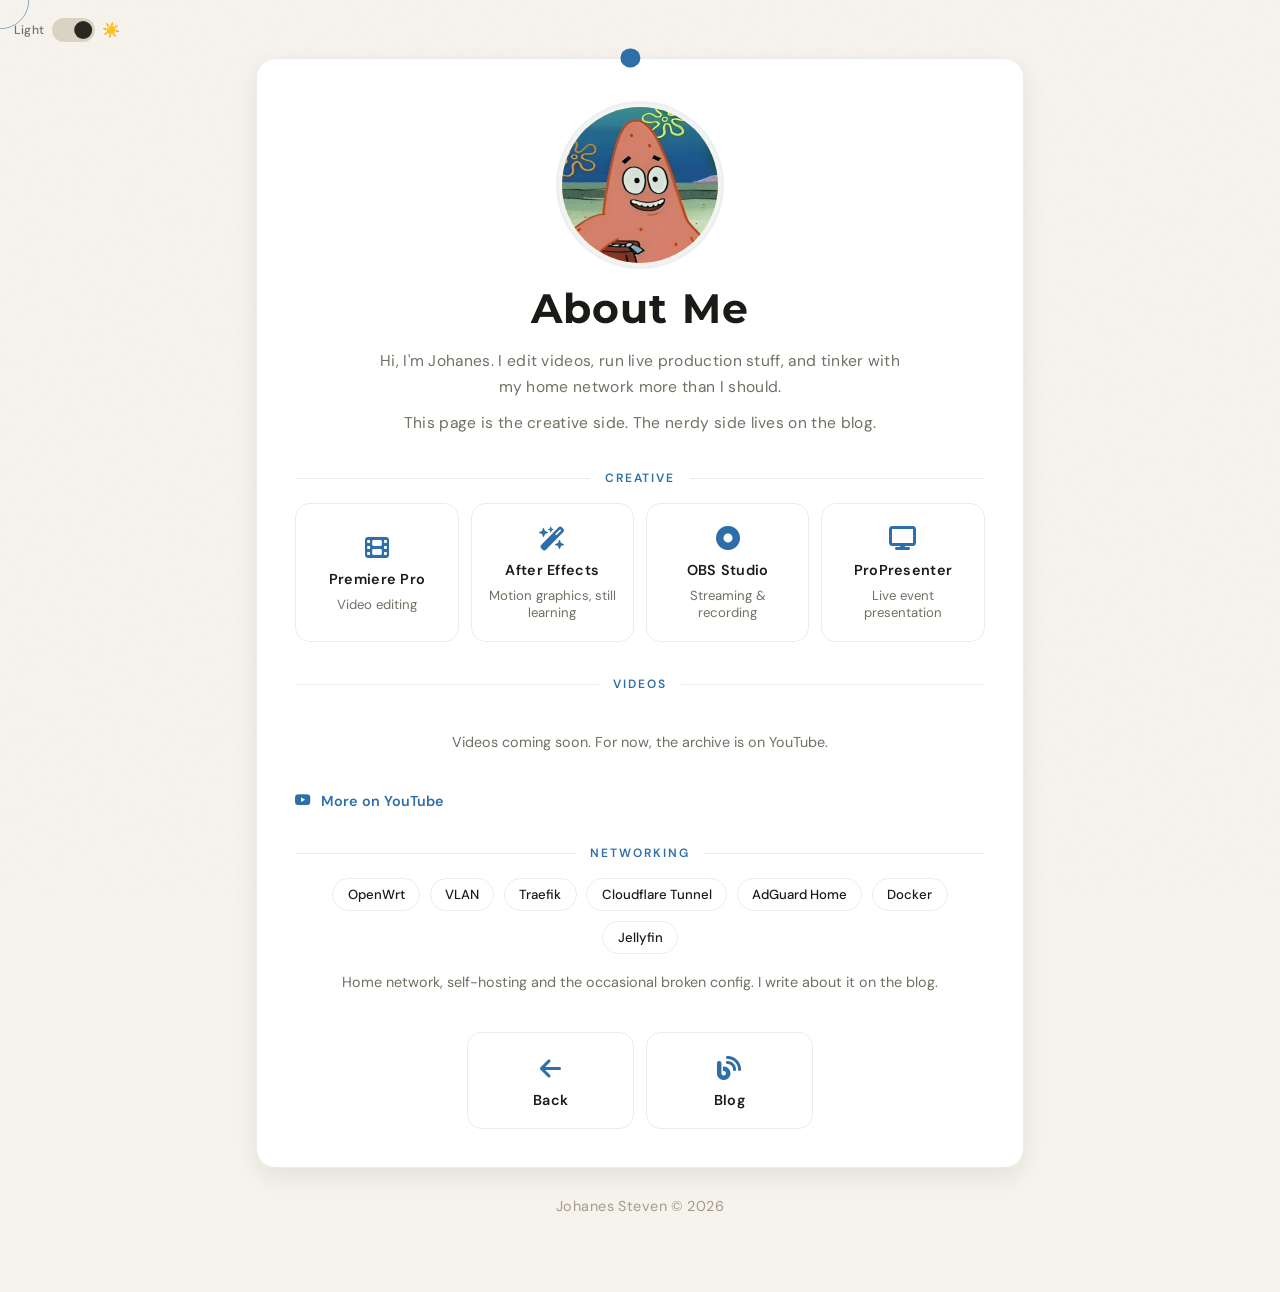
==== appdata/html/about/index.html @ 387a983b "about me page" ====
<!DOCTYPE html>
<html lang="en" data-theme="dark">
<head>
  <meta charset="UTF-8" />
  <meta name="viewport" content="width=device-width, initial-scale=1.0"/>
  <title>About Me · Johanz</title>

  <!-- anti-flicker -->
  <script>
    (function () {
      var saved = null;
      try { saved = localStorage.getItem('theme'); } catch (e) {}
      var theme = saved || (window.matchMedia('(prefers-color-scheme: light)').matches ? 'light' : 'dark');
      document.documentElement.setAttribute('data-theme', theme);
    })();
  </script>

  <link rel="icon" type="image/png" href="../favicon.ico">
  <link rel="stylesheet" href="https://cdnjs.cloudflare.com/ajax/libs/font-awesome/6.5.0/css/all.min.css" />
  <link rel="stylesheet" href="../style.css" />
  <link rel="stylesheet" href="about.css" />
</head>
<body>

  <div class="toggle-wrap">
    <span class="toggle-label" id="toggle-label">Dark</span>
    <button class="toggle" id="theme-toggle" aria-label="Toggle light/dark mode" onclick="toggleTheme()"></button>
    <span class="toggle-icon" id="toggle-icon">🌙</span>
  </div>

  <div class="card about-card">

    <div class="avatar-wrap">
      <div class="avatar"><img src="../assets/pic.jpg" alt="Johanes Steven" /></div>
    </div>
    <h1 class="name">About Me</h1>
    <div class="about-intro" id="about-intro"></div>

    <div class="about-section">
      <div class="section-divider"><span class="section-label">Creative</span></div>
      <div class="pages skills" id="creative-skills"></div>
    </div>

    <div class="about-section">
      <div class="section-divider"><span class="section-label">Videos</span></div>
      <div class="video-grid" id="video-grid"></div>
      <a class="more-link" id="video-more" target="_blank" rel="noopener noreferrer">
        <i class="fa-brands fa-youtube"></i> More on YouTube
      </a>
    </div>

    <div class="about-section">
      <div class="section-divider"><span class="section-label">Networking</span></div>
      <div class="chips" id="network-stack"></div>
      <p class="about-note">Home network, self-hosting and the occasional broken config. I write about it on the blog.</p>
    </div>

    <div class="pages back-row">
      <a href="../" class="page-btn"><span class="page-icon"><i class="fa-solid fa-arrow-left"></i></span><span class="page-title">Back</span></a>
      <a href="https://blog.johanz.my.id" target="_blank" rel="noopener noreferrer" class="page-btn"><span class="page-icon"><i class="fa-solid fa-blog"></i></span><span class="page-title">Blog</span></a>
    </div>

  </div>

  <div class="footer" id="footer-text"></div>

  <script src="../data.js"></script>
  <script src="../main.js"></script>
  <script src="about.js"></script>
</body>
</html>
---- appdata/html/style.css ----
@import url('https://fonts.googleapis.com/css2?family=DM+Sans:wght@400;500;600&family=Montserrat:wght@600;700&display=swap');

html {
  font-size: 120%;
}

:root {
  --bg: #0c0c0e;
  --bg-elevated: #17171a;
  --text: #f3f1ec;
  --subtext: #9a968d;
  --accent: #6fa8dc;
  --accent-soft: rgba(111, 168, 220, 0.14);
  --toggle-bg: #3a3a3d;
  --toggle-knob: #f3f1ec;
  --shadow: 0 0.75rem 1.75rem rgba(0, 0, 0, 0.35);
  --shadow-sm: 0 0.5rem 1.25rem rgba(0, 0, 0, 0.25);
  --footer: #6b6862;
  --divider-line: rgba(255, 255, 255, 0.08);
  --card-border: rgba(255, 255, 255, 0.08);
}

[data-theme="light"] {
  --bg: #f6f3ec;
  --bg-elevated: #ffffff;
  --text: #1c1a16;
  --subtext: #746f64;
  --accent: #2f6fa9;
  --accent-soft: rgba(47, 111, 169, 0.10);
  --toggle-bg: #d9d3c4;
  --toggle-knob: #2a2723;
  --shadow: 0 0.75rem 1.75rem rgba(30, 25, 10, 0.12);
  --shadow-sm: 0 0.5rem 1.25rem rgba(30, 25, 10, 0.08);
  --footer: #a39c8c;
  --divider-line: rgba(0, 0, 0, 0.08);
  --card-border: rgba(0, 0, 0, 0.08);
}

*, *::before, *::after {
  box-sizing: border-box;
  margin: 0;
  padding: 0;
}

body {
  font-family: 'DM Sans', sans-serif;
  background: var(--bg);
  color: var(--text);
  min-height: 100vh;
  min-height: 100dvh; /* Mengikuti tinggi dinamis layar mobile tanpa terpotong address bar */
  display: flex;
  flex-direction: column;
  align-items: center;
  justify-content: flex-start;
  padding: 3rem 1rem 4rem;
  transition: background 0.35s, color 0.35s;
  position: relative;
}

/* grain halus doang, gak pakai radial glow lagi biar background flat */
body::before {
  content: '';
  position: fixed;
  inset: 0;
  background-image: url("data:image/svg+xml,%3Csvg viewBox='0 0 200 200' xmlns='http://www.w3.org/2000/svg'%3E%3Cfilter id='n'%3E%3CfeTurbulence type='fractalNoise' baseFrequency='0.9' numOctaves='4' stitchTiles='stitch'/%3E%3C/filter%3E%3Crect width='100%25' height='100%25' filter='url(%23n)' opacity='0.03'/%3E%3C/svg%3E");
  pointer-events: none;
  z-index: 0;
  opacity: 0.35;
}

* { cursor: none; } /* hide default */
*, *:hover { cursor: none; }

.cursor-dot, .cursor-ring {
  position: fixed;
  border-radius: 50%;
  pointer-events: none;
  z-index: 9999;
  transform: translate(-50%, -50%);
}

.cursor-dot {
  width: 1rem; height: 1rem;
  background: var(--accent);
  transition: width .15s, height .15s, opacity .2s, transform .1s;
}

.cursor-ring {
  width: 3rem; height: 3rem;
  border: 0.09375rem solid color-mix(in srgb, var(--accent) 55%, transparent);
  transition:
    width .25s cubic-bezier(.23, 1, .32, 1),
    height .25s cubic-bezier(.23, 1, .32, 1),
    border-radius .25s,
    opacity .2s;
}

.cursor-dot.hovering  { width: 0.75rem; height: 0.75rem; opacity: 0.4; }
.cursor-ring.hovering {
  width: 3.625rem; height: 3.625rem;
  border-radius: 0.375rem;
  border-color: color-mix(in srgb, var(--accent) 85%, transparent);
}

.cursor-ripple {
  position: fixed;
  width: 0; height: 0;
  border-radius: 50%;
  border: 0.09375rem solid color-mix(in srgb, var(--accent) 60%, transparent);
  pointer-events: none;
  z-index: 9998;
  transform: translate(-50%, -50%);
  animation: ripple-out .6s cubic-bezier(.2, .8, .4, 1) forwards;
}

@keyframes ripple-out {
  to {
    width: 6.25rem; height: 6.25rem;
    opacity: 0;
  }
}

/* - Toggle (Pojok Kiri) - */
.toggle-wrap {
  position: fixed;
  top: 0.95rem;
  left: 0.75rem; /* Pindah dari right ke left */
  z-index: 100;
  display: flex;
  align-items: center;
  gap: 0.375rem;
  transition: transform 0.3s ease, opacity 0.3s ease;
}

.toggle-wrap.toggle-hidden {
  transform: translateX(-150%); /* Geser ke kiri sampai hilang saat di-scroll */
  opacity: 0;
  pointer-events: none;
}

.toggle-label {
  font-size: 0.625rem;
  color: var(--subtext);
  font-weight: 500;
  letter-spacing: 0.04em;
  transition: color 0.35s;
}

.toggle {
  width: 2.25rem;
  height: 1.25rem;
  background: var(--toggle-bg);
  border-radius: 999px;
  cursor: pointer;
  position: relative;
  border: none;
  outline: none;
  transition: background 0.35s;
  flex-shrink: 0;
}

.toggle::after {
  content: '';
  position: absolute;
  top: 0.15625rem;
  left: 0.15625rem;
  width: 0.9375rem;
  height: 0.9375rem;
  background: var(--toggle-knob);
  border-radius: 50%;
  transition: transform 0.25s cubic-bezier(.4, 0, .2, 1), background 0.35s;
}

[data-theme="light"] .toggle::after {
  transform: translateX(1rem);
}

.toggle-icon { font-size: 0.75rem; }

.card {
  position: relative;
  z-index: 1;
  width: 100%;
  max-width: 31.25rem;
  display: flex;
  flex-direction: column;
  align-items: center;
  padding: 2.5rem 2rem 2rem;
  border-radius: 1rem;
  background: var(--bg-elevated);
  border: 0.0625rem solid var(--card-border);
  box-shadow: var(--shadow-sm);
  transition: padding 0.3s ease;
  animation: fadeUp 0.5s ease both;
}

/* - Avatar -
    Ring statis (dua lapis box-shadow), gak ada conic-gradient yang muter. */
.avatar-wrap {
  margin-bottom: 1.125rem;
  position: relative;
}

.avatar {
  width: 8.125rem;
  height: 8.125rem;
  border-radius: 50%;
  display: flex;
  align-items: center;
  justify-content: center;
  font-family: 'Montserrat', sans-serif;
  font-size: 1.75rem;
  font-weight: 700;
  color: #fff;
  box-shadow: 0 0 0 0.1875rem var(--bg), 0 0 0 0.3125rem var(--accent-soft);
  position: relative;
  z-index: 1;
}

.avatar img {
  width: 100%;
  height: 100%;
  object-fit: cover;
  border-radius: 50%;
  display: block;
}

.name {
  font-family: 'Montserrat', sans-serif;
  font-size: 2.125rem;
  font-weight: 700;
  letter-spacing: 0.03em;
  text-align: center;
  margin-bottom: 0.5rem;
  color: var(--text);
  transition: color 0.35s;
}

.tagline {
  font-size: 0.8125rem;
  color: var(--subtext);
  text-align: center;
  max-width: 20rem;
  margin: 0 auto 0.5rem;
  line-height: 1.6;
  letter-spacing: 0.03em;
  transition: color 0.35s;
}

/* - Shared Section Wrapper (Pages / Social / Contact) - */
.pages-section,
.links-section,
.contact-section {
  width: 100%;
  margin-top: 1.75rem;
  animation: fadeUp 0.4s ease both;
}

.links-section { animation-delay: 0.14s; }
.contact-section { animation-delay: 0.28s; }

/* - Shared Divider - */
.section-divider {
  display: flex;
  align-items: center;
  gap: 0.75rem;
  margin-bottom: 0.875rem;
}

.section-divider::before,
.section-divider::after {
  content: '';
  flex: 1;
  height: 1px;
  background: var(--divider-line);
  transition: background 0.35s;
}

.section-label {
  font-size: 0.625rem;
  font-weight: 600;
  letter-spacing: 0.16em;
  text-transform: uppercase;
  color: var(--accent);
  white-space: nowrap;
  transition: color 0.35s;
}

/* - Page Links (About Me / Blog, dst) - */
.pages {
  width: 100%;
  display: grid;
  grid-template-columns: repeat(auto-fit, minmax(7rem, 1fr));
  gap: 0.625rem;
}

.page-btn {
  display: flex;
  flex-direction: column;
  align-items: center;
  justify-content: center;
  gap: 0.375rem;
  padding: 1rem 0.75rem;
  border-radius: 0.75rem;
  border: 0.0625rem solid var(--card-border);
  background: transparent;
  color: var(--text);
  text-decoration: none;
  font-family: 'DM Sans', sans-serif;
  text-align: center;
  transition: background 0.15s ease, border-color 0.15s ease;
  animation: fadeUp 0.4s ease both;
}

.page-btn:hover {
  background: var(--accent-soft);
  border-color: var(--accent);
}
.page-btn:active { background: var(--accent-soft); }

.page-icon { font-size: 1.25rem; color: var(--accent); }

.page-title {
  font-size: 0.75rem;
  font-weight: 600;
  letter-spacing: 0.02em;
}

.pages .page-btn:nth-child(1) { animation-delay: .04s }
.pages .page-btn:nth-child(2) { animation-delay: .08s }
.pages .page-btn:nth-child(3) { animation-delay: .12s }

/* - Social Links - */
.links {
  width: 100%;
  display: flex;
  flex-direction: column;
  gap: 0.625rem;
}

.link-btn {
  width: 100%;
  display: flex;
  align-items: center;
  gap: 0.875rem;
  padding: 0.75rem 1.125rem;
  border-radius: 0.75rem;
  border: 0.0625rem solid var(--card-border);
  cursor: pointer;
  font-family: 'DM Sans', sans-serif;
  text-decoration: none;
  color: #fff;
  position: relative;
  transition: transform 0.18s ease, filter 0.18s ease, box-shadow 0.18s ease, border-color 0.18s ease;
  animation: fadeUp 0.4s ease both;
}

.link-btn:hover {
  transform: translateY(-2px);
  filter: brightness(1.1);
  box-shadow: var(--shadow);
  border-color: rgba(255, 255, 255, 0.2);
}
.link-btn:active { transform: scale(0.98); filter: brightness(0.95); }

.btn-icon {
  width: 1.625rem;
  text-align: center;
  flex-shrink: 0;
  font-size: 1.0625rem;
  display: flex;
  align-items: center;
  justify-content: center;
}

.btn-text {
  display: flex;
  flex-direction: column;
  gap: 0.125rem;
  flex: 1;
}

.btn-title {
  font-size: 0.875rem;
  font-weight: 600;
  line-height: 1.2;
  letter-spacing: 0.02em;
}

.btn-desc {
  font-size: 0.71875rem;
  font-weight: 400;
  opacity: 0.72;
  line-height: 1.3;
}

.btn-arrow {
  font-size: 1rem;
  opacity: 0.4;
  flex-shrink: 0;
  transition: transform 0.18s, opacity 0.18s;
}

.link-btn:hover .btn-arrow { transform: translateX(2px); opacity: 0.8; }

/* Social button animation delays */
.link-btn:nth-child(1) { animation-delay: .08s }
.link-btn:nth-child(2) { animation-delay: .14s }
.link-btn:nth-child(3) { animation-delay: .20s }
.link-btn:nth-child(4) { animation-delay: .26s }
.link-btn:nth-child(5) { animation-delay: .32s }

/* - Social Button Colors - */
.btn-github {
  background: #14141a;
}

.btn-youtube {
  background: #a8281f;
}

.btn-instagram {
  background: #c1348a;
}

.btn-threads {
  background: #1a1a1a;
}

/* - Contact Links - */
.contact-links {
  display: flex;
  flex-direction: column;
  gap: 0.5625rem;
}

.contact-btn {
  width: 100%;
  display: flex;
  align-items: center;
  gap: 0.75rem;
  padding: 0.625rem 1.125rem;
  border-radius: 0.75rem;
  border: 0.0625rem solid var(--card-border);
  text-decoration: none;
  color: #fff;
  position: relative;
  transition: filter 0.15s ease, border-color 0.15s ease;
}

.contact-btn:hover { 
  filter: brightness(1.12); 
  border-color: rgba(255, 255, 255, 0.2);
}
.contact-btn:active { filter: brightness(0.92); }

.contact-icon {
  width: 1.375rem;
  text-align: center;
  flex-shrink: 0;
  font-size: 0.9375rem;
  display: flex;
  align-items: center;
  justify-content: center;
}

.contact-text {
  display: flex;
  flex-direction: column;
  gap: 0.125rem;
  flex: 1;
}

.contact-platform {
  font-size: 0.75rem;
  font-weight: 600;
  letter-spacing: 0.02em;
  line-height: 1.2;
}

.contact-value {
  font-size: 0.6875rem;
  font-weight: 400;
  opacity: 0.72;
  line-height: 1.3;
}

.contact-arrow {
  font-size: 0.875rem;
  opacity: 0.4;
  flex-shrink: 0;
  transition: transform 0.2s, opacity 0.2s;
}

.contact-btn:hover .contact-arrow { transform: translateX(2px); opacity: 0.7; }

/* - Contact Button Colors - */
.btn-email {
  background: #1a3c34;
}

.btn-whatsapp {
  background: #1d5a34;
}

.btn-discord {
  background: #454FBF;
}

/* - Footer - */
.footer {
  margin-top: 1.5rem;
  text-align: center;
  font-size: 0.75rem;
  color: var(--footer);
  letter-spacing: 0.03em;
  transition: color 0.35s;
}

/* - Animations - */
@keyframes fadeUp {
  from { opacity: 0; transform: translateY(20px); }
  to   { opacity: 1; transform: translateY(0); }
}

/* - Mobile: gap kanan-kiri dikecilin - */
@media (max-width: 30rem) {
  .card {
    padding: 2rem 1.125rem 1.75rem;
  }
}
---- appdata/html/about/about.css ----
/* About page: pakai style.css yang sama, cuma tambahan kecil */
.about-card { max-width: 40rem; }

.about-card .name { margin-bottom: 0.75rem; }

.about-intro {
  max-width: 28rem;
  text-align: center;
  font-size: 0.8125rem;
  line-height: 1.7;
  letter-spacing: 0.02em;
  color: var(--subtext);
  display: flex;
  flex-direction: column;
  gap: 0.5rem;
}

.about-section { width: 100%; margin-top: 1.75rem; }

/* skills: reuse .pages / .page-btn, tambah desc */
.skills { grid-template-columns: repeat(auto-fit, minmax(8.5rem, 1fr)); }
.skills .page-btn { cursor: default; }
.skill-desc {
  font-size: 0.6875rem;
  color: var(--subtext);
  line-height: 1.35;
}

/* video */
.video-grid {
  display: grid;
  grid-template-columns: repeat(auto-fit, minmax(14rem, 1fr));
  gap: 0.875rem;
}
.video-item { display: flex; flex-direction: column; gap: 0.5rem; }
.video-frame {
  position: relative;
  aspect-ratio: 16 / 9;
  border-radius: 0.75rem;
  overflow: hidden;
  border: 0.0625rem solid var(--card-border);
  background: var(--bg);
}
.video-frame iframe, .video-frame .video-thumb {
  position: absolute; inset: 0;
  width: 100%; height: 100%;
  border: 0;
}
.video-frame iframe { cursor: auto; }
.video-thumb {
  padding: 0;
  background: #000 center / cover no-repeat;
  border: 0;
  color: #fff;
}
.video-thumb::after {
  content: '';
  position: absolute; inset: 0;
  background: rgba(0, 0, 0, 0.25);
  transition: background 0.18s ease;
}
.video-thumb:hover::after { background: rgba(0, 0, 0, 0.05); }
.video-thumb i {
  position: absolute;
  left: 50%; top: 50%;
  z-index: 1;
  transform: translate(-50%, -50%);
  width: 3rem; height: 2.125rem;
  display: flex; align-items: center; justify-content: center;
  border-radius: 0.625rem;
  background: #a8281f;
  font-size: 0.875rem;
}
.video-title {
  font-size: 0.75rem;
  font-weight: 600;
  letter-spacing: 0.02em;
  line-height: 1.4;
}
.video-empty {
  grid-column: 1 / -1;
  text-align: center;
  font-size: 0.75rem;
  color: var(--subtext);
  padding: 1.25rem 0;
}

.more-link {
  display: inline-flex;
  align-items: center;
  gap: 0.5rem;
  margin-top: 0.875rem;
  font-size: 0.75rem;
  font-weight: 600;
  color: var(--accent);
  text-decoration: none;
}
.more-link:hover { text-decoration: underline; }

/* networking */
.chips { display: flex; flex-wrap: wrap; justify-content: center; gap: 0.5rem; }
.chip {
  padding: 0.375rem 0.75rem;
  border-radius: 999px;
  border: 0.0625rem solid var(--card-border);
  font-size: 0.6875rem;
  font-weight: 500;
  color: var(--text);
}
.about-note {
  margin-top: 0.875rem;
  text-align: center;
  font-size: 0.75rem;
  line-height: 1.6;
  color: var(--subtext);
}

.back-row { margin-top: 2rem; max-width: 18rem; }

@media (prefers-reduced-motion: reduce) {
  .card, .about-section, .page-btn { animation: none; }
}
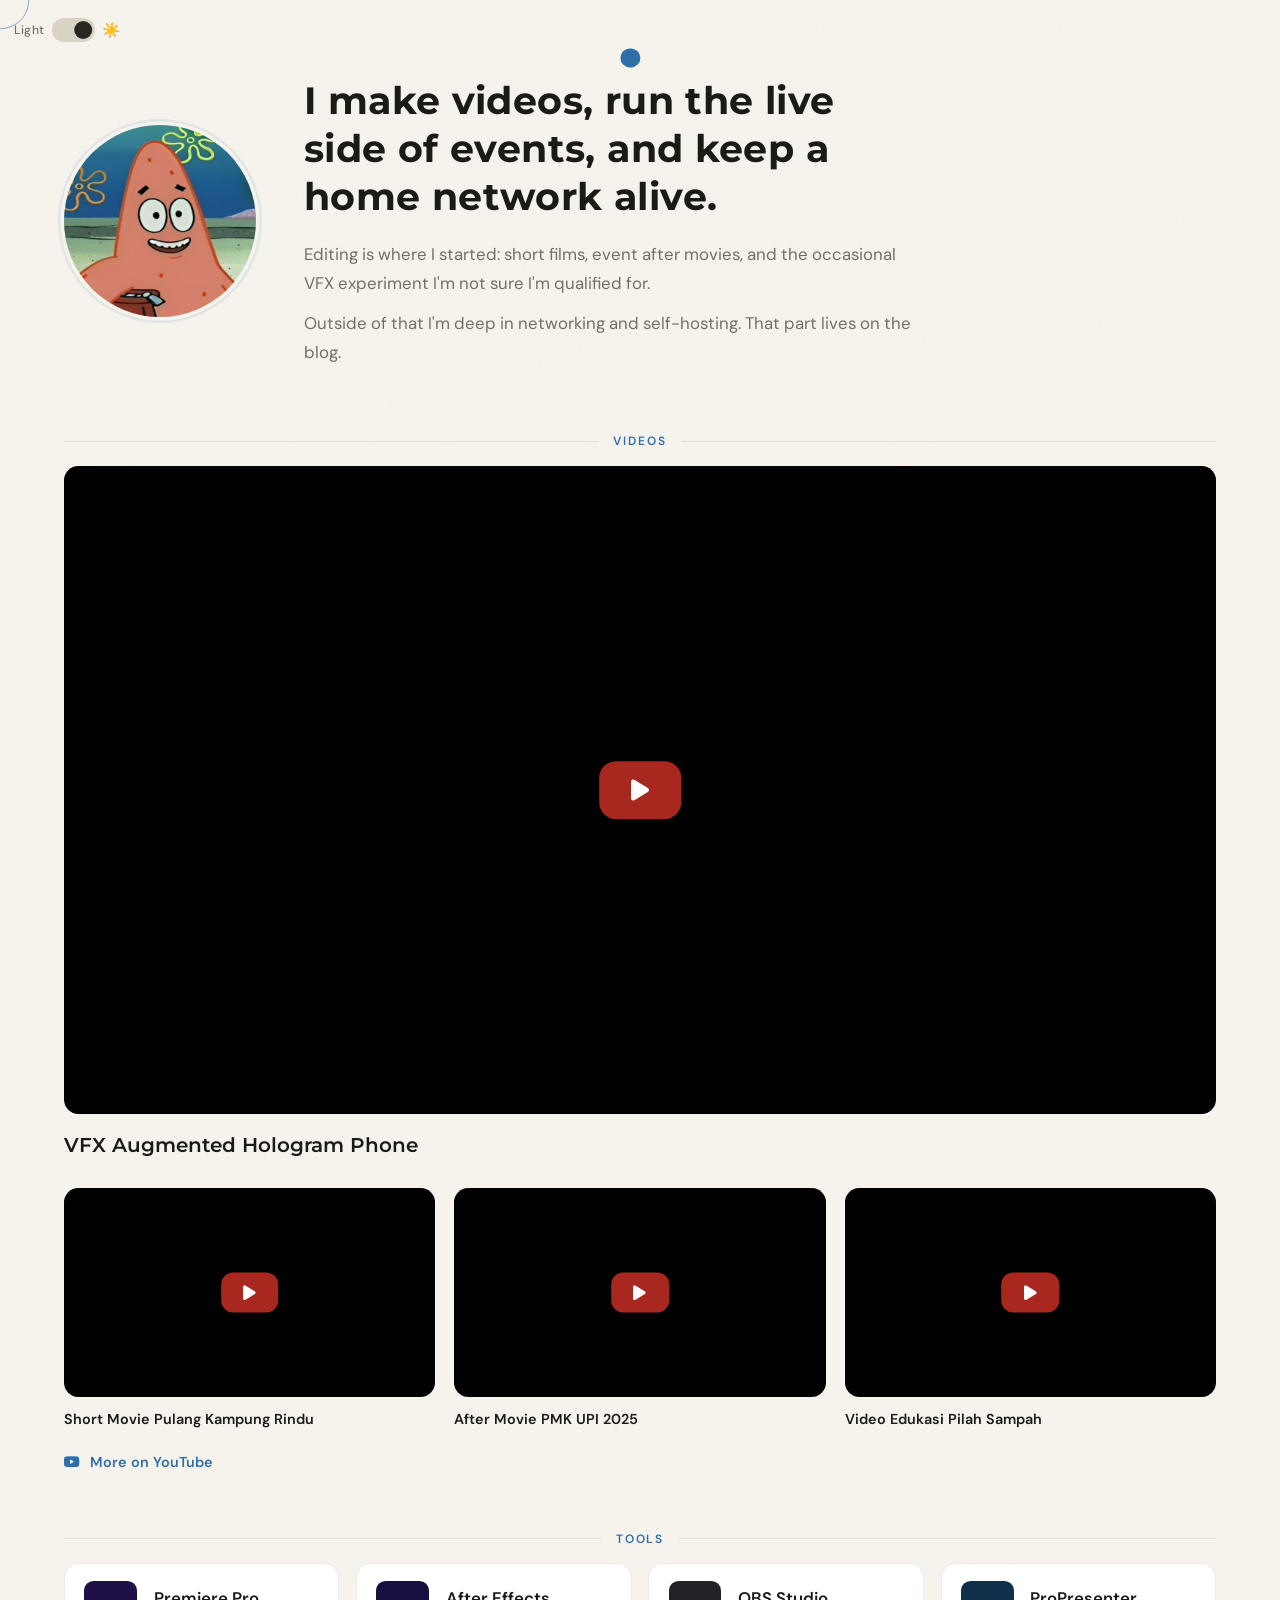
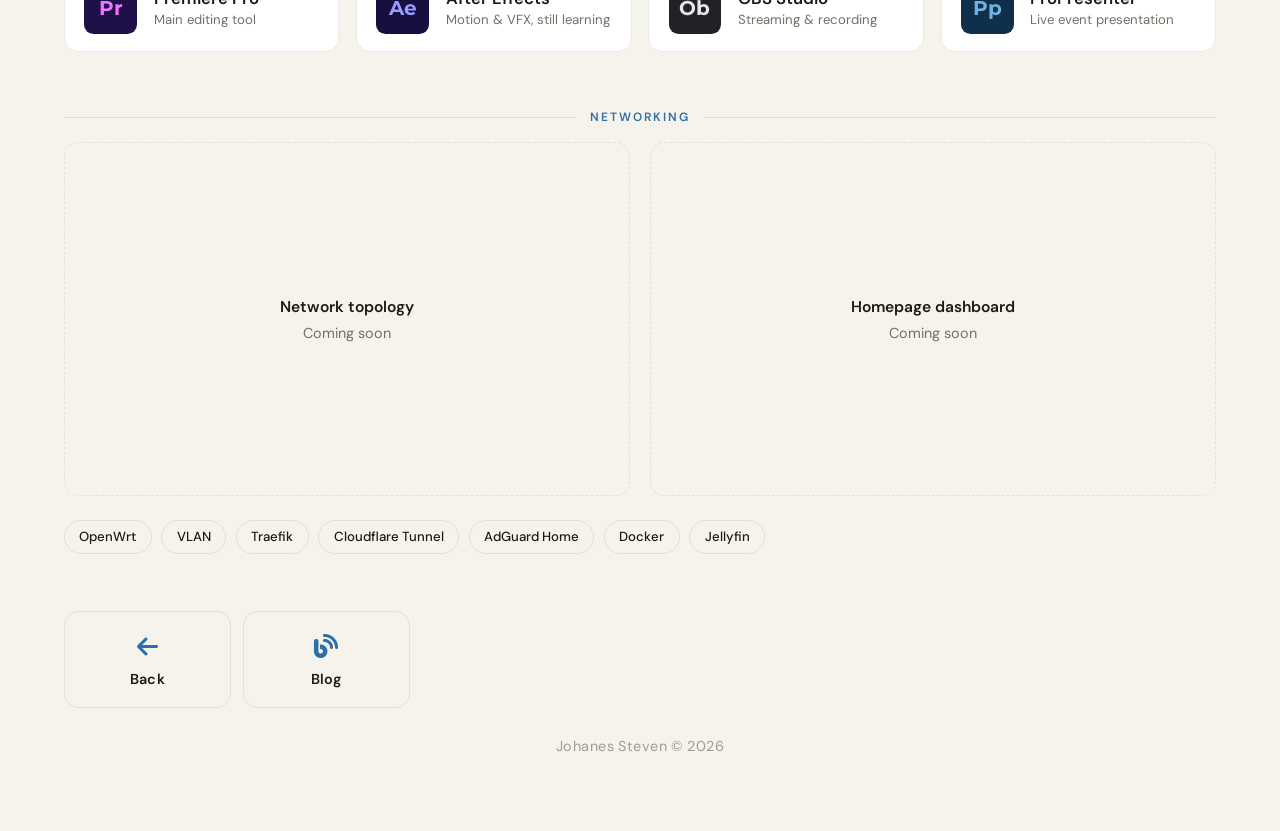
==== commit 086a3b0e: "some update to the about" ====
--- a/appdata/html/about/index.html
+++ b/appdata/html/about/index.html
@@ -28,39 +28,41 @@
     <span class="toggle-icon" id="toggle-icon">🌙</span>
   </div>
 
-  <div class="card about-card">
+  <main class="about-wrap">
 
-    <div class="avatar-wrap">
+    <header class="hero">
       <div class="avatar"><img src="../assets/pic.jpg" alt="Johanes Steven" /></div>
-    </div>
-    <h1 class="name">About Me</h1>
-    <div class="about-intro" id="about-intro"></div>
+      <div class="hero-text">
+        <h1 class="hero-title" id="hero-title"></h1>
+        <div class="hero-intro" id="hero-intro"></div>
+      </div>
+    </header>
 
-    <div class="about-section">
-      <div class="section-divider"><span class="section-label">Creative</span></div>
-      <div class="pages skills" id="creative-skills"></div>
-    </div>
-
-    <div class="about-section">
+    <section class="block">
       <div class="section-divider"><span class="section-label">Videos</span></div>
-      <div class="video-grid" id="video-grid"></div>
+      <div id="video-area"></div>
       <a class="more-link" id="video-more" target="_blank" rel="noopener noreferrer">
         <i class="fa-brands fa-youtube"></i> More on YouTube
       </a>
-    </div>
+    </section>
 
-    <div class="about-section">
+    <section class="block">
+      <div class="section-divider"><span class="section-label">Tools</span></div>
+      <div class="tools" id="creative-skills"></div>
+    </section>
+
+    <section class="block">
       <div class="section-divider"><span class="section-label">Networking</span></div>
+      <div class="slots" id="network-slots"></div>
       <div class="chips" id="network-stack"></div>
-      <p class="about-note">Home network, self-hosting and the occasional broken config. I write about it on the blog.</p>
-    </div>
+    </section>
 
-    <div class="pages back-row">
+    <nav class="end-row">
       <a href="../" class="page-btn"><span class="page-icon"><i class="fa-solid fa-arrow-left"></i></span><span class="page-title">Back</span></a>
       <a href="https://blog.johanz.my.id" target="_blank" rel="noopener noreferrer" class="page-btn"><span class="page-icon"><i class="fa-solid fa-blog"></i></span><span class="page-title">Blog</span></a>
-    </div>
+    </nav>
 
-  </div>
+  </main>
 
   <div class="footer" id="footer-text"></div>
 
--- a/appdata/html/about/about.css
+++ b/appdata/html/about/about.css
@@ -1,47 +1,52 @@
-/* About page: pakai style.css yang sama, cuma tambahan kecil */
-.about-card { max-width: 40rem; }
+/* About page: token & font dari ../style.css, layout sendiri (lebih lebar dari linktree) */
+.about-wrap {
+  position: relative;
+  z-index: 1;
+  width: 100%;
+  max-width: 60rem;
+  padding-top: 1rem;
+}
 
-.about-card .name { margin-bottom: 0.75rem; }
-
-.about-intro {
+/* hero: foto kiri, teks kanan */
+.hero {
+  display: grid;
+  grid-template-columns: auto 1fr;
+  gap: 2.5rem;
+  align-items: center;
+  margin-bottom: 3.5rem;
+}
+.hero .avatar { width: 10rem; height: 10rem; }
+.hero-title {
+  font-family: 'Montserrat', sans-serif;
+  font-size: 2rem;
+  font-weight: 700;
+  line-height: 1.25;
+  letter-spacing: 0.01em;
+  margin-bottom: 1rem;
   max-width: 28rem;
-  text-align: center;
-  font-size: 0.8125rem;
-  line-height: 1.7;
-  letter-spacing: 0.02em;
-  color: var(--subtext);
+}
+.hero-intro {
+  max-width: 32rem;
   display: flex;
   flex-direction: column;
-  gap: 0.5rem;
+  gap: 0.625rem;
+  font-size: 0.875rem;
+  line-height: 1.7;
+  color: var(--subtext);
 }
 
-.about-section { width: 100%; margin-top: 1.75rem; }
-
-/* skills: reuse .pages / .page-btn, tambah desc */
-.skills { grid-template-columns: repeat(auto-fit, minmax(8.5rem, 1fr)); }
-.skills .page-btn { cursor: default; }
-.skill-desc {
-  font-size: 0.6875rem;
-  color: var(--subtext);
-  line-height: 1.35;
-}
+.block { margin-bottom: 3rem; }
 
 /* video */
-.video-grid {
-  display: grid;
-  grid-template-columns: repeat(auto-fit, minmax(14rem, 1fr));
-  gap: 0.875rem;
-}
-.video-item { display: flex; flex-direction: column; gap: 0.5rem; }
 .video-frame {
   position: relative;
   aspect-ratio: 16 / 9;
   border-radius: 0.75rem;
   overflow: hidden;
   border: 0.0625rem solid var(--card-border);
-  background: var(--bg);
+  background: #000;
 }
-.video-frame iframe, .video-frame .video-thumb {
+.video-frame iframe, .video-thumb {
   position: absolute; inset: 0;
   width: 100%; height: 100%;
   border: 0;
@@ -50,13 +55,12 @@
 .video-thumb {
   padding: 0;
   background: #000 center / cover no-repeat;
-  border: 0;
   color: #fff;
 }
 .video-thumb::after {
   content: '';
   position: absolute; inset: 0;
-  background: rgba(0, 0, 0, 0.25);
+  background: rgba(0, 0, 0, 0.3);
   transition: background 0.18s ease;
 }
 .video-thumb:hover::after { background: rgba(0, 0, 0, 0.05); }
@@ -65,58 +69,77 @@
   left: 50%; top: 50%;
   z-index: 1;
   transform: translate(-50%, -50%);
+  display: flex; align-items: center; justify-content: center;
   width: 3rem; height: 2.125rem;
-  display: flex; align-items: center; justify-content: center;
   border-radius: 0.625rem;
   background: #a8281f;
   font-size: 0.875rem;
 }
-.video-title {
-  font-size: 0.75rem;
-  font-weight: 600;
-  letter-spacing: 0.02em;
-  line-height: 1.4;
+.video-feature .video-thumb i { width: 4.25rem; height: 3rem; font-size: 1.25rem; border-radius: 0.875rem; }
+.video-title { display: block; margin-top: 0.625rem; font-size: 0.75rem; font-weight: 600; line-height: 1.4; }
+.video-feature .video-title { font-family: 'Montserrat', sans-serif; font-size: 1.0625rem; margin-top: 0.875rem; }
+
+.video-rest {
+  display: grid;
+  grid-template-columns: repeat(3, 1fr);
+  gap: 1rem;
+  margin-top: 1.5rem;
 }
-.video-empty {
-  grid-column: 1 / -1;
-  text-align: center;
-  font-size: 0.75rem;
-  color: var(--subtext);
-  padding: 1.25rem 0;
-}
+.video-empty { text-align: center; font-size: 0.8125rem; color: var(--subtext); padding: 2rem 0; }
 
 .more-link {
-  display: inline-flex;
-  align-items: center;
-  gap: 0.5rem;
-  margin-top: 0.875rem;
-  font-size: 0.75rem;
-  font-weight: 600;
-  color: var(--accent);
-  text-decoration: none;
+  display: inline-flex; align-items: center; gap: 0.5rem;
+  margin-top: 1.25rem;
+  font-size: 0.75rem; font-weight: 600;
+  color: var(--accent); text-decoration: none;
 }
 .more-link:hover { text-decoration: underline; }
 
+/* tools */
+.tools { display: grid; grid-template-columns: repeat(auto-fit, minmax(12rem, 1fr)); gap: 0.875rem; }
+.tool {
+  display: flex; align-items: center; gap: 0.875rem;
+  padding: 0.875rem 1rem;
+  border-radius: 0.75rem;
+  border: 0.0625rem solid var(--card-border);
+  background: var(--bg-elevated);
+}
+.tool-mark {
+  flex-shrink: 0;
+  width: 2.75rem; height: 2.75rem;
+  display: flex; align-items: center; justify-content: center;
+  border-radius: 0.5rem;
+  font-family: 'Montserrat', sans-serif;
+  font-size: 1.0625rem; font-weight: 700;
+}
+.tool-title { display: block; font-size: 0.875rem; font-weight: 600; }
+.tool-desc { display: block; margin-top: 0.125rem; font-size: 0.6875rem; color: var(--subtext); line-height: 1.35; }
+
 /* networking */
-.chips { display: flex; flex-wrap: wrap; justify-content: center; gap: 0.5rem; }
+.slots { display: grid; grid-template-columns: repeat(auto-fit, minmax(16rem, 1fr)); gap: 1rem; }
+.slot {
+  aspect-ratio: 16 / 10;
+  border-radius: 0.75rem;
+  border: 0.0625rem dashed var(--divider-line);
+  display: flex; flex-direction: column; align-items: center; justify-content: center; gap: 0.375rem;
+  font-size: 0.75rem; color: var(--subtext); text-align: center;
+  overflow: hidden;
+}
+.slot img { width: 100%; height: 100%; object-fit: cover; display: block; }
+.slot strong { font-size: 0.8125rem; font-weight: 600; color: var(--text); }
+.chips { display: flex; flex-wrap: wrap; gap: 0.5rem; margin-top: 1.25rem; }
 .chip {
   padding: 0.375rem 0.75rem;
   border-radius: 999px;
   border: 0.0625rem solid var(--card-border);
-  font-size: 0.6875rem;
-  font-weight: 500;
-  color: var(--text);
-}
-.about-note {
-  margin-top: 0.875rem;
-  text-align: center;
-  font-size: 0.75rem;
-  line-height: 1.6;
-  color: var(--subtext);
+  font-size: 0.6875rem; font-weight: 500;
 }
 
-.back-row { margin-top: 2rem; max-width: 18rem; }
+.end-row { display: flex; gap: 0.625rem; max-width: 18rem; }
+.end-row .page-btn { flex: 1; }
 
-@media (prefers-reduced-motion: reduce) {
-  .card, .about-section, .page-btn { animation: none; }
+@media (max-width: 48rem) {
+  .hero { grid-template-columns: 1fr; justify-items: center; text-align: center; gap: 1.5rem; margin-bottom: 2.5rem; }
+  .hero-title { font-size: 1.5rem; }
+  .video-rest { grid-template-columns: 1fr; }
 }
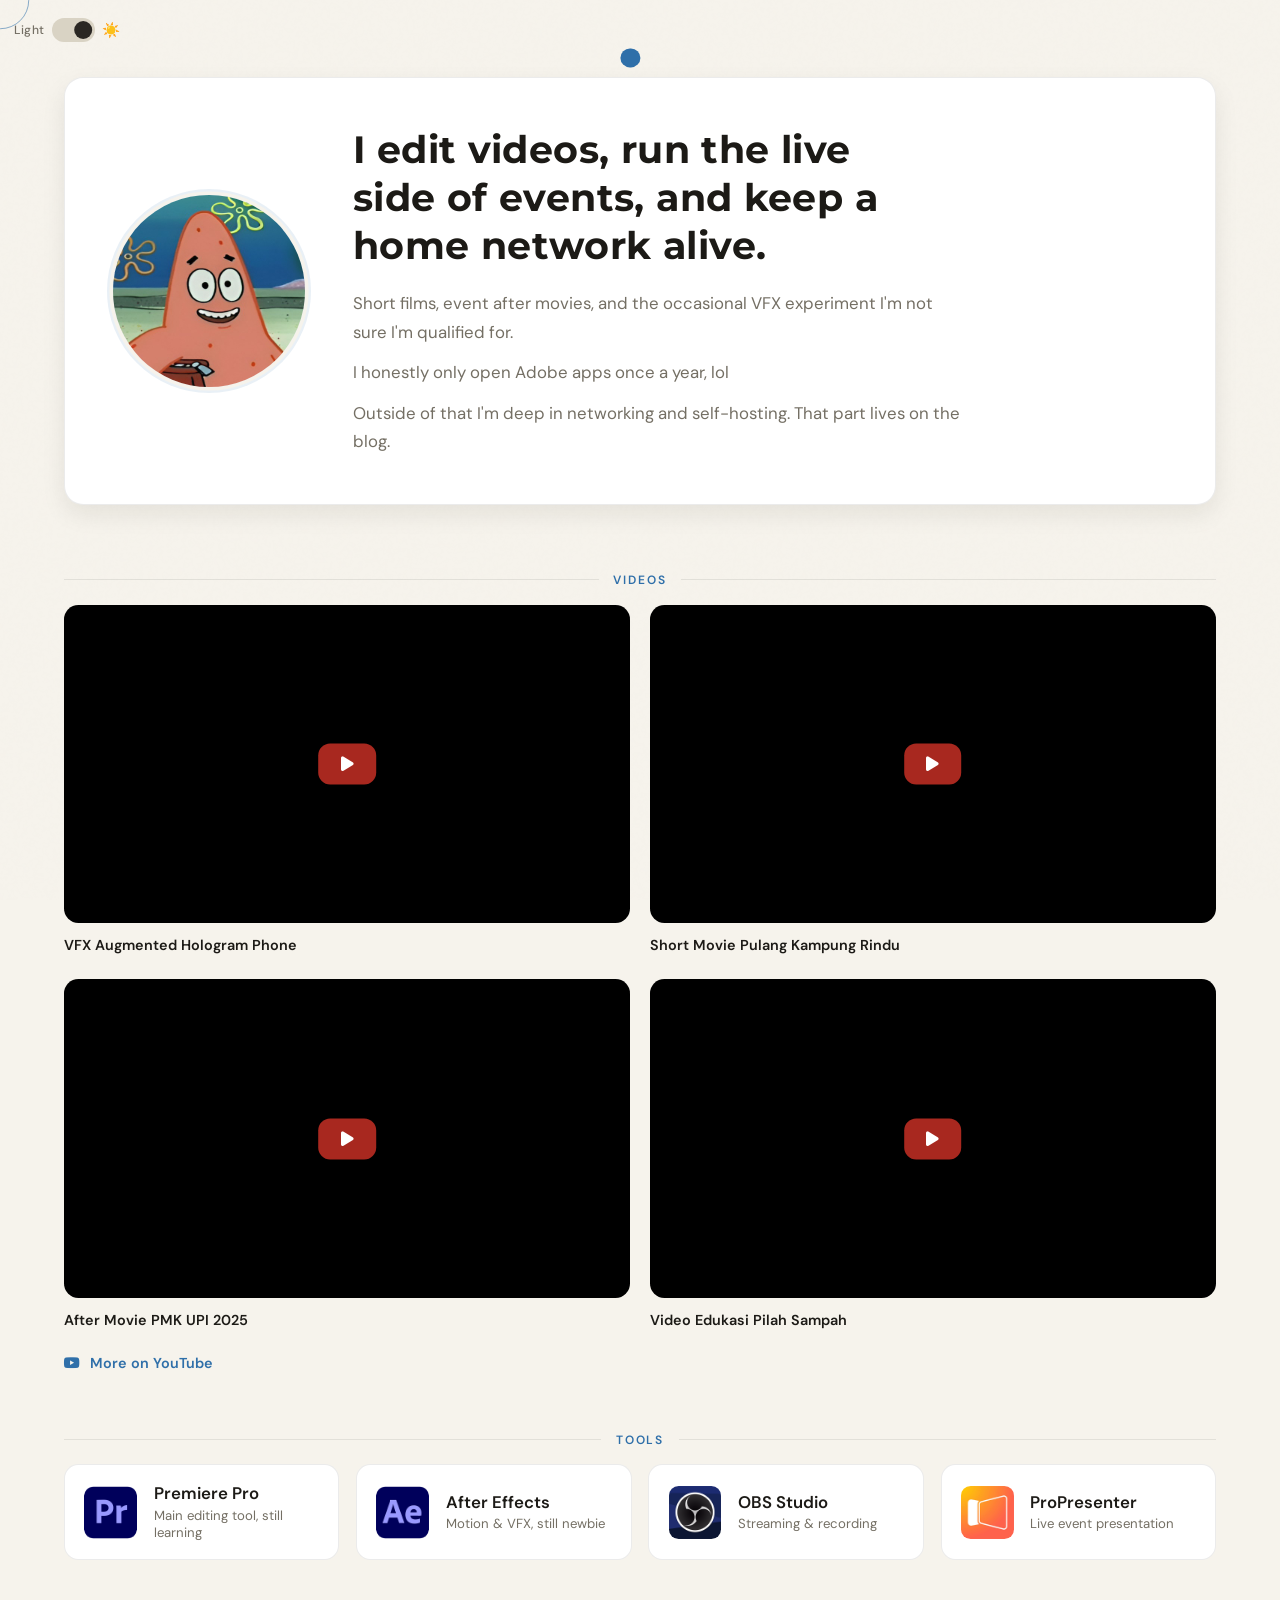
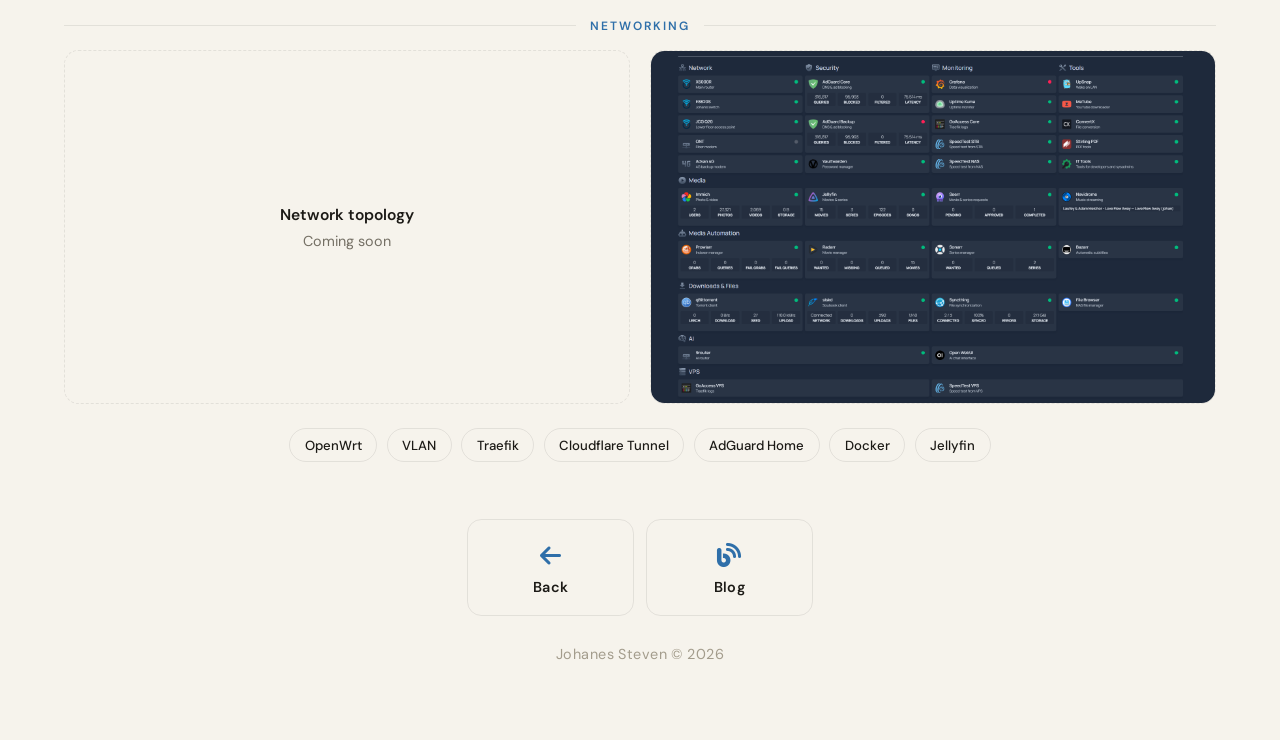
==== commit 81cc6cc0: "change the page title" ====
--- a/appdata/html/about/index.html
+++ b/appdata/html/about/index.html
@@ -3,7 +3,7 @@
 <head>
   <meta charset="UTF-8" />
   <meta name="viewport" content="width=device-width, initial-scale=1.0"/>
-  <title>About Me · Johanz</title>
+  <title>Johanz · About Me</title>
 
   <!-- anti-flicker -->
   <script>
--- a/appdata/html/about/about.css
+++ b/appdata/html/about/about.css
@@ -14,6 +14,13 @@
   gap: 2.5rem;
   align-items: center;
   margin-bottom: 3.5rem;
+  /* kotak ala card di halaman utama */
+  padding: 2.5rem;
+  border-radius: 1rem;
+  background: var(--bg-elevated);
+  border: 0.0625rem solid var(--card-border);
+  box-shadow: var(--shadow-sm);
+  animation: fadeUp 0.5s ease both;
 }
 .hero .avatar { width: 10rem; height: 10rem; }
 .hero-title {
@@ -75,15 +82,12 @@
   background: #a8281f;
   font-size: 0.875rem;
 }
-.video-feature .video-thumb i { width: 4.25rem; height: 3rem; font-size: 1.25rem; border-radius: 0.875rem; }
 .video-title { display: block; margin-top: 0.625rem; font-size: 0.75rem; font-weight: 600; line-height: 1.4; }
-.video-feature .video-title { font-family: 'Montserrat', sans-serif; font-size: 1.0625rem; margin-top: 0.875rem; }
 
-.video-rest {
+.video-grid {
   display: grid;
-  grid-template-columns: repeat(3, 1fr);
-  gap: 1rem;
-  margin-top: 1.5rem;
+  grid-template-columns: repeat(2, 1fr);
+  gap: 1.25rem 1rem;
 }
 .video-empty { text-align: center; font-size: 0.8125rem; color: var(--subtext); padding: 2rem 0; }
 
@@ -112,6 +116,12 @@
   font-family: 'Montserrat', sans-serif;
   font-size: 1.0625rem; font-weight: 700;
 }
+.tool-icon {
+  flex-shrink: 0;
+  width: 2.75rem; height: 2.75rem;
+  object-fit: contain;
+  border-radius: 0.5rem;
+}
 .tool-title { display: block; font-size: 0.875rem; font-weight: 600; }
 .tool-desc { display: block; margin-top: 0.125rem; font-size: 0.6875rem; color: var(--subtext); line-height: 1.35; }
 
@@ -127,7 +137,7 @@
 }
 .slot img { width: 100%; height: 100%; object-fit: cover; display: block; }
 .slot strong { font-size: 0.8125rem; font-weight: 600; color: var(--text); }
-.chips { display: flex; flex-wrap: wrap; gap: 0.5rem; margin-top: 1.25rem; }
+.chips { display: flex; flex-wrap: wrap; justify-content: center; gap: 0.5rem; margin-top: 1.25rem; }
 .chip {
   padding: 0.375rem 0.75rem;
   border-radius: 999px;
@@ -135,11 +145,50 @@
   font-size: 0.6875rem; font-weight: 500;
 }
 
-.end-row { display: flex; gap: 0.625rem; max-width: 18rem; }
+.end-row { display: flex; gap: 0.625rem; max-width: 18rem; margin: 0 auto; }
 .end-row .page-btn { flex: 1; }
 
+/* lightbox */
+body.lb-open { overflow: hidden; }
+.lightbox {
+  position: fixed; inset: 0;
+  z-index: 1000;            /* di bawah custom cursor (9999) */
+  display: flex; align-items: center; justify-content: center;
+  padding: 1.5rem;
+  background: rgba(0, 0, 0, 0.82);
+  backdrop-filter: blur(4px);
+  animation: lbFade 0.2s ease both;
+}
+@keyframes lbFade { from { opacity: 0; } to { opacity: 1; } }
+.lb-video {
+  width: min(92vw, calc(82vh * 16 / 9), 72rem);
+  aspect-ratio: 16 / 9;
+  border-radius: 0.75rem;
+  overflow: hidden;
+  background: #000;
+  box-shadow: 0 1.5rem 4rem rgba(0, 0, 0, 0.6);
+}
+.lb-video iframe { width: 100%; height: 100%; border: 0; cursor: auto; display: block; }
+.lb-img {
+  max-width: 92vw; max-height: 85vh;
+  object-fit: contain;
+  border-radius: 0.75rem;
+  box-shadow: 0 1.5rem 4rem rgba(0, 0, 0, 0.6);
+}
+.lb-close {
+  position: absolute; top: 1rem; right: 1rem;
+  width: 2.5rem; height: 2.5rem;
+  border-radius: 50%;
+  border: 0.0625rem solid rgba(255, 255, 255, 0.25);
+  background: rgba(255, 255, 255, 0.1);
+  color: #fff; font-size: 1rem;
+  display: flex; align-items: center; justify-content: center;
+}
+.lb-close:hover { background: rgba(255, 255, 255, 0.2); }
+@media (prefers-reduced-motion: reduce) { .lightbox { animation: none; } }
+
 @media (max-width: 48rem) {
-  .hero { grid-template-columns: 1fr; justify-items: center; text-align: center; gap: 1.5rem; margin-bottom: 2.5rem; }
+  .hero { grid-template-columns: 1fr; justify-items: center; text-align: center; gap: 1.5rem; margin-bottom: 2.5rem; padding: 2rem 1.125rem 1.75rem; }
   .hero-title { font-size: 1.5rem; }
-  .video-rest { grid-template-columns: 1fr; }
+  .video-grid { grid-template-columns: 1fr; }
 }
